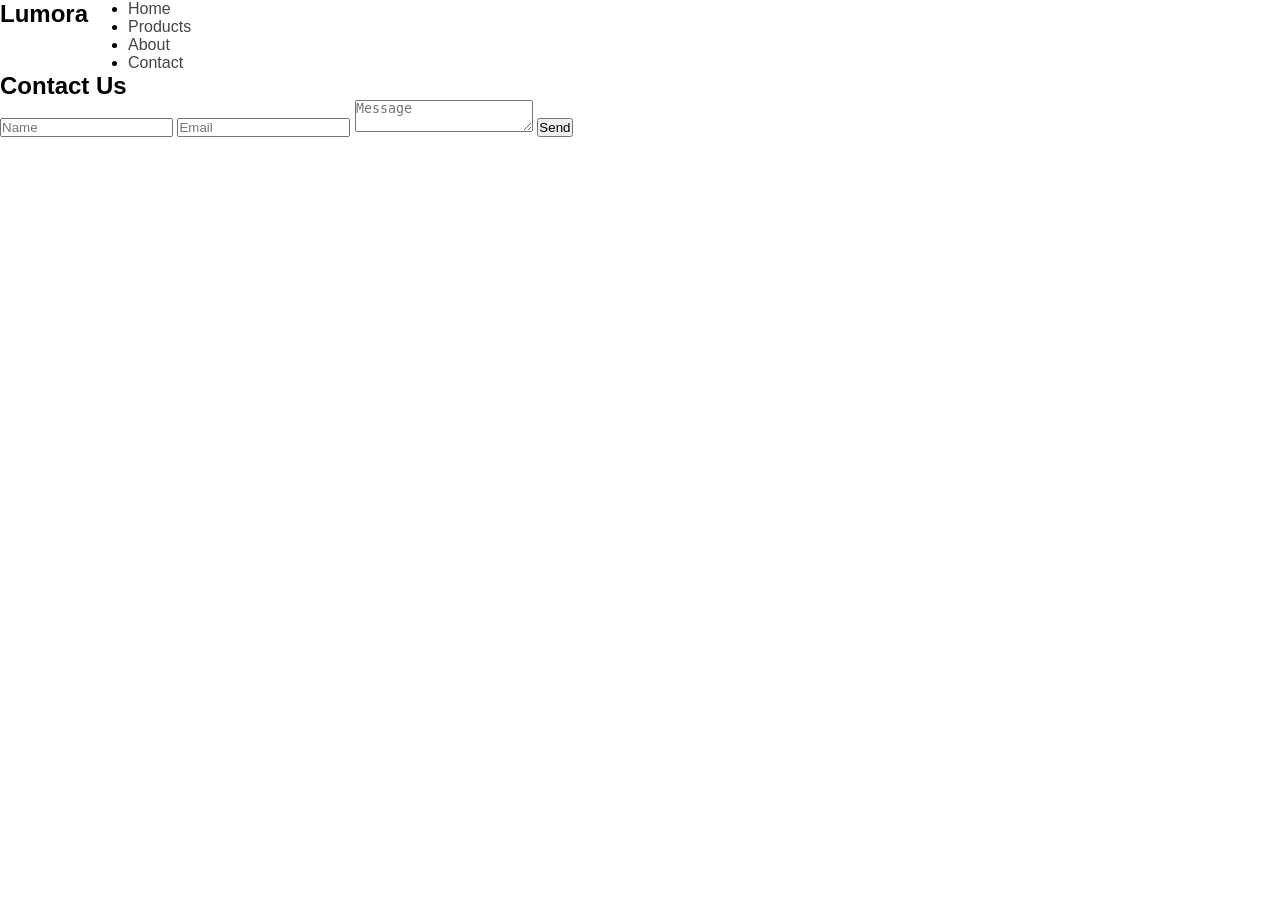
==== contact.html @ 1816d1d0 "Added Lumora website pages" ====
<!DOCTYPE html>
<html lang="en">
<head>
    <meta charset="UTF-8">
    <meta name="viewport" content="width=device-width, initial-scale=1.0">
    <title>Contact - Lumora</title>
    <link rel="stylesheet" href="style.css">
</head>
<body>

<nav>
    <h2>Lumora</h2>

    <ul>
        <li><a href="index.html">Home</a></li>
        <li><a href="products.html">Products</a></li>
        <li><a href="about.html">About</a></li>
        <li><a href="contact.html">Contact</a></li>
    </ul>
</nav>

<section class="contact">
    <h1>Contact Us</h1>

    <form>
        <input type="text" placeholder="Name">
        <input type="email" placeholder="Email">
        <textarea placeholder="Message"></textarea>
        <button type="submit">Send</button>
    </form>
</section>

</body>
</html>
---- style.css ----
*{
    margin:0;
    padding:0;
    box-sizing:border-box;
}

html{
    scroll-behavior:smooth;
}

body{
    font-family:'Outfit',sans-serif;
    overflow-x:hidden;
    background:#fff;
}

/* NAVBAR */

.navbar{
    position:fixed;
    top:0;
    left:0;

    width:100%;

    padding:22px 8%;

    display:flex;
    justify-content:space-between;
    align-items:center;

    background:rgba(255,255,255,.92);
    backdrop-filter:blur(12px);

    z-index:1000;
}

.logo{
    font-size:1.4rem;
    font-weight:700;
    letter-spacing:4px;
    color:#7aa8c5;
}

nav{
    display:flex;
    gap:40px;
}

nav a{
    text-decoration:none;
    color:#444;
    font-weight:500;
    transition:.3s;
}

nav a:hover{
    color:#7aa8c5;
}

.shop-btn{
    border:none;

    background:#8bb7d3;
    color:white;

    padding:14px 28px;

    border-radius:50px;

    cursor:pointer;
}

/* HERO */

.hero{
    position:relative;
    height:100vh;
    margin-top:85px;
}

.hero-image{
    width:100%;
    height:100%;
    object-fit:cover;
    display:block;
}

.hero-overlay{
    position:absolute;
    inset:0;

    background:rgba(255,255,255,.05);
}

.hero-content{
    position:absolute;

    top:58%;
    right:70px;

    transform:translateY(-50%);

    width:280px;

    z-index:10;
}

.hero-content h1{
    font-family:'Cormorant Garamond',serif;

    font-size:3.5rem;

    line-height:.9;

    color:#5b7d95;

    margin-bottom:18px;
}

.hero-content p{
    color:#444;

    line-height:1.8;

    margin-bottom:25px;
}

.hero-content button{
    border:none;

    background:#8bb7d3;

    color:white;

    padding:15px 28px;

    border-radius:10px;

    cursor:pointer;
}

/* PHILOSOPHY */

.philosophy{
    padding:140px 8%;

    display:flex;
    align-items:center;

    gap:90px;
}

.philosophy-text{
    flex:1;
}

.philosophy-text span{
    color:#8bb7d3;

    font-weight:600;

    letter-spacing:2px;
}

.philosophy-text h2{
    margin-top:20px;

    font-size:4rem;

    line-height:1;
}

.philosophy-text h3{
    margin-top:10px;

    font-size:4rem;

    line-height:1;

    color:#8bb7d3;
}

.philosophy-text p{
    margin-top:30px;

    max-width:550px;

    line-height:1.9;

    color:#666;
}

.philosophy-image{
    flex:1;
}

.philosophy-image img{
    width:100%;

    border-radius:25px;

    display:block;
}

/* MOBILE */

@media(max-width:900px){

    nav{
        display:none;
    }

    .hero-content{
        right:20px;
        width:220px;
    }

    .hero-content h1{
        font-size:2.6rem;
    }

    .philosophy{
        flex-direction:column;
    }

    .philosophy-text h2,
    .philosophy-text h3{
        font-size:2.5rem;
    }
}

.home-buttons{
    padding:100px 8%;
    text-align:center;
}

.home-buttons h2{
    font-family:'Cormorant Garamond',serif;
    font-size:3rem;
    margin-bottom:40px;
}

.button-container{
    display:flex;
    justify-content:center;
    gap:25px;
}

.page-btn{
    text-decoration:none;
    background:#8bb7d3;
    color:white;
    padding:18px 35px;
    border-radius:50px;
    font-weight:600;
    transition:.3s;
}

.page-btn:hover{
    transform:translateY(-3px);
}

.hero-btn{
    display:inline-block;
    text-decoration:none;
    background:#8bb7d3;
    color:white;
    padding:15px 28px;
    border-radius:10px;
}

.about-banner{
    padding:100px 8%;
}

.about-banner img{
    width:100%;
    display:block;
    border-radius:30px;
}

.home-buttons{
    padding:100px 8%;
    text-align:center;
}

.home-buttons h2{
    font-family:'Cormorant Garamond',serif;
    font-size:3rem;
    margin-bottom:15px;
}

.home-buttons p{
    color:#666;
    margin-bottom:40px;
}

.button-container{
    display:flex;
    justify-content:center;
    gap:25px;
}

.page-btn{
    text-decoration:none;
    background:#8bb7d3;
    color:white;
    padding:18px 35px;
    border-radius:50px;
    font-weight:600;
}

.footer{
    padding:60px 8%;
    text-align:center;
    background:#f8fbfd;
}

.footer h2{
    color:#7aa8c5;
    margin-bottom:10px;
}

/* PRODUCTS PAGE */

.products-page{
    padding:180px 8% 100px;
}

.products-heading{
    text-align:center;
    margin-bottom:60px;
}

.products-heading span{
    color:#8bb7d3;
    letter-spacing:3px;
    font-weight:600;
}

.products-heading h1{
    font-family:'Cormorant Garamond',serif;
    font-size:4rem;
    margin-top:15px;
}

.products-heading p{
    max-width:600px;
    margin:20px auto;
    color:#666;
    line-height:1.8;
}

.product-grid{
    display:grid;
    grid-template-columns:repeat(4,1fr);
    gap:30px;
}

.product-card{
    background:#fff;
    padding:25px;
    border-radius:25px;
    text-align:center;
    box-shadow:0 10px 30px rgba(0,0,0,.08);
    transition:.3s;
}

.product-card:hover{
    transform:translateY(-8px);
}

.product-card img{
    width:100%;
    height:280px;
    object-fit:cover;
    border-radius:18px;
}

.product-card h3{
    margin-top:20px;
    font-size:1.4rem;
}

.product-card p{
    margin-top:10px;
    color:#666;
}

.product-card button{
    margin-top:20px;
    border:none;
    background:#8bb7d3;
    color:white;
    padding:12px 24px;
    border-radius:50px;
    cursor:pointer;
}

@media(max-width:1000px){

    .product-grid{
        grid-template-columns:repeat(2,1fr);
    }
}

@media(max-width:700px){

    .product-grid{
        grid-template-columns:1fr;
    }
}
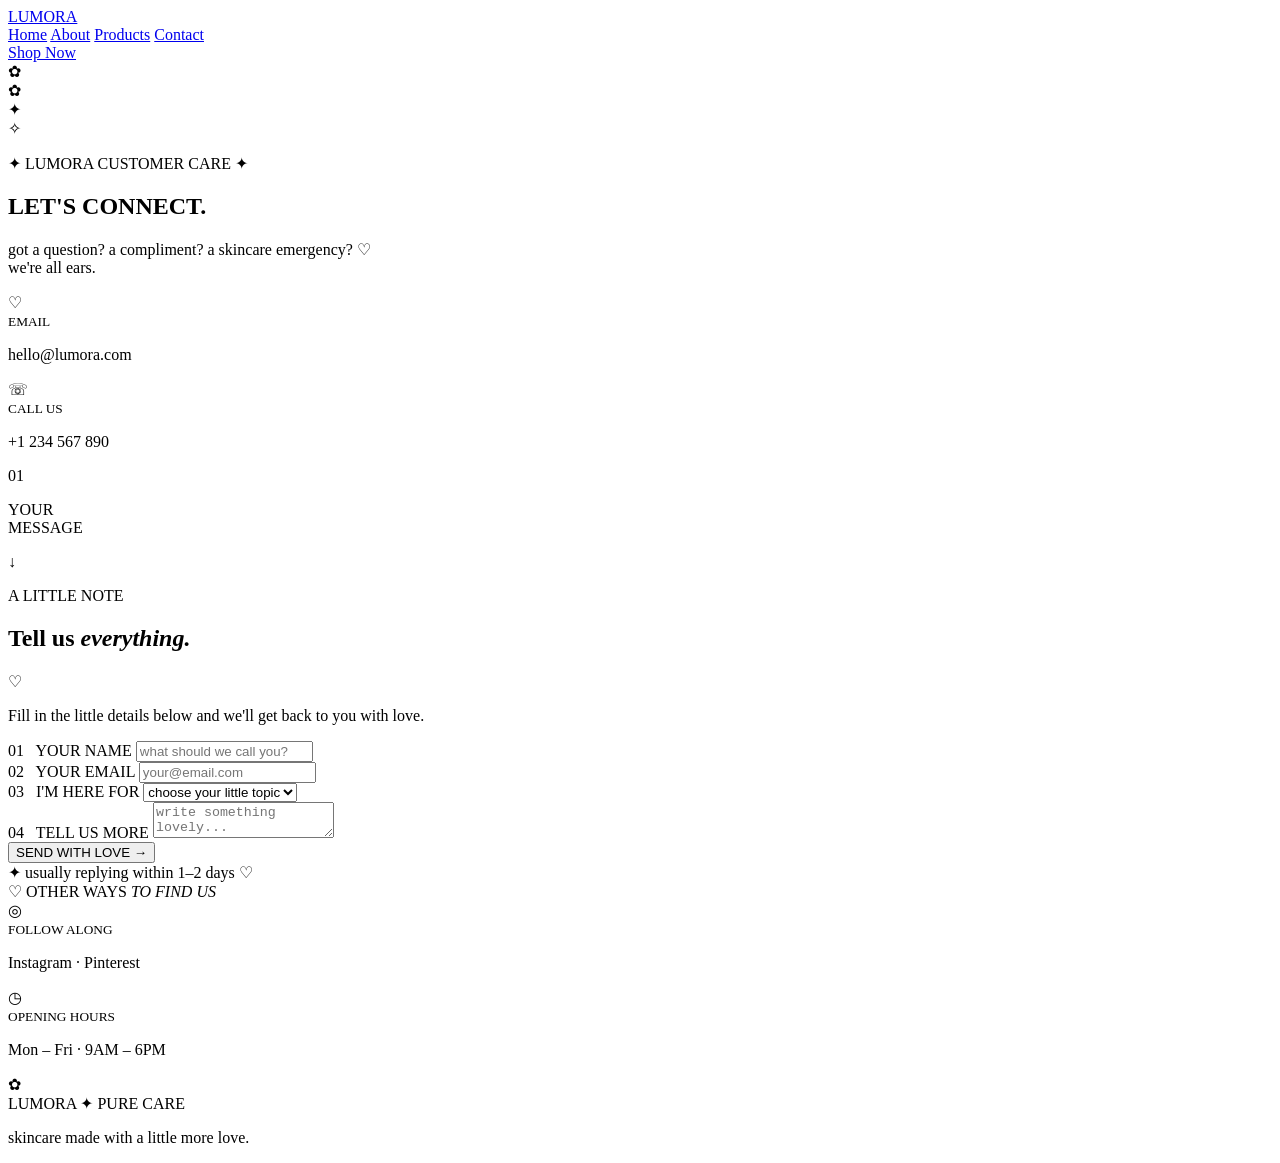
==== commit 672966da: "Draft" ====
--- a/contact.html
+++ b/contact.html
@@ -1,34 +1,363 @@
 <!DOCTYPE html>
 <html lang="en">
+
 <head>
     <meta charset="UTF-8">
     <meta name="viewport" content="width=device-width, initial-scale=1.0">
-    <title>Contact - Lumora</title>
-    <link rel="stylesheet" href="style.css">
+
+    <title>Lumora — Contact</title>
+
+    <link rel="stylesheet" href="contact.css">
 </head>
+
 <body>
 
-<nav>
-    <h2>Lumora</h2>
-
-    <ul>
-        <li><a href="index.html">Home</a></li>
-        <li><a href="products.html">Products</a></li>
-        <li><a href="about.html">About</a></li>
-        <li><a href="contact.html">Contact</a></li>
-    </ul>
-</nav>
-
-<section class="contact">
-    <h1>Contact Us</h1>
-
-    <form>
-        <input type="text" placeholder="Name">
-        <input type="email" placeholder="Email">
-        <textarea placeholder="Message"></textarea>
-        <button type="submit">Send</button>
-    </form>
-</section>
+    <!-- NAVBAR -->
+
+    <header class="topbar">
+
+        <a href="index.html" class="brand">
+            LUMORA
+        </a>
+
+        <nav>
+            <a href="index.html">Home</a>
+            <a href="about.html">About</a>
+            <a href="products.html">Products</a>
+            <a href="contact.html" class="selected">Contact</a>
+        </nav>
+
+        <a href="products.html" class="shop">
+            Shop Now
+        </a>
+
+    </header>
+
+
+    <!-- PAGE -->
+
+    <main class="contact-page">
+
+
+        <!-- DECORATIVE FLOWERS -->
+
+        <div class="flower flower-left">✿</div>
+
+        <div class="flower flower-right">✿</div>
+
+        <div class="tiny-star star-one">✦</div>
+
+        <div class="tiny-star star-two">✧</div>
+
+
+
+        <!-- HERO -->
+
+        <section class="contact-hero">
+
+            <p class="hero-mini">
+                ✦ LUMORA CUSTOMER CARE ✦
+            </p>
+
+            <h1>
+                LET'S
+                <span>CONNECT.</span>
+            </h1>
+
+            <p class="hero-text">
+                got a question? a compliment?
+                a skincare emergency? ♡
+                <br>
+                we're all ears.
+            </p>
+
+        </section>
+
+
+
+        <!-- LITTLE CONTACT BUBBLES -->
+
+        <div class="contact-bubble bubble-email">
+
+            <div class="bubble-icon">♡</div>
+
+            <div>
+                <small>EMAIL</small>
+                <p>hello@lumora.com</p>
+            </div>
+
+        </div>
+
+
+        <div class="contact-bubble bubble-phone">
+
+            <div class="bubble-icon">☏</div>
+
+            <div>
+                <small>CALL US</small>
+                <p>+1 234 567 890</p>
+            </div>
+
+        </div>
+
+
+
+        <!-- MAIN FORM -->
+
+        <section class="message-area">
+
+
+            <!-- SIDE NOTE -->
+
+            <div class="side-note">
+
+                <span class="side-number">01</span>
+
+                <p>
+                    YOUR
+                    <br>
+                    MESSAGE
+                </p>
+
+                <span class="side-arrow">↓</span>
+
+            </div>
+
+
+
+            <!-- FORM CARD -->
+
+            <div class="form-card">
+
+                <div class="form-top">
+
+                    <div>
+
+                        <p class="form-eyebrow">
+                            A LITTLE NOTE
+                        </p>
+
+                        <h2>
+                            Tell us
+                            <em>everything.</em>
+                        </h2>
+
+                    </div>
+
+                    <div class="heart">
+                        ♡
+                    </div>
+
+                </div>
+
+
+                <p class="form-description">
+                    Fill in the little details below and
+                    we'll get back to you with love.
+                </p>
+
+
+
+                <form>
+
+
+                    <!-- NAME -->
+
+                    <div class="form-field">
+
+                        <label for="name">
+                            01 &nbsp; YOUR NAME
+                        </label>
+
+                        <input
+                            type="text"
+                            id="name"
+                            placeholder="what should we call you?"
+                            required
+                        >
+
+                    </div>
+
+
+
+                    <!-- EMAIL -->
+
+                    <div class="form-field">
+
+                        <label for="email">
+                            02 &nbsp; YOUR EMAIL
+                        </label>
+
+                        <input
+                            type="email"
+                            id="email"
+                            placeholder="your@email.com"
+                            required
+                        >
+
+                    </div>
+
+
+
+                    <!-- TOPIC -->
+
+                    <div class="form-field">
+
+                        <label for="topic">
+                            03 &nbsp; I'M HERE FOR
+                        </label>
+
+                        <select id="topic" required>
+
+                            <option value="" disabled selected>
+                                choose your little topic
+                            </option>
+
+                            <option>
+                                Product question
+                            </option>
+
+                            <option>
+                                Order & shipping
+                            </option>
+
+                            <option>
+                                Skincare advice
+                            </option>
+
+                            <option>
+                                Returns & refunds
+                            </option>
+
+                            <option>
+                                Just saying hello ♡
+                            </option>
+
+                        </select>
+
+                    </div>
+
+
+
+                    <!-- MESSAGE -->
+
+                    <div class="form-field">
+
+                        <label for="message">
+                            04 &nbsp; TELL US MORE
+                        </label>
+
+                        <textarea
+                            id="message"
+                            placeholder="write something lovely..."
+                            required
+                        ></textarea>
+
+                    </div>
+
+
+
+                    <!-- BUTTON -->
+
+                    <button type="submit">
+
+                        <span>
+                            SEND WITH LOVE
+                        </span>
+
+                        <strong>
+                            →
+                        </strong>
+
+                    </button>
+
+
+                </form>
+
+
+                <div class="form-bottom">
+
+                    <span>✦</span>
+
+                    usually replying within 1–2 days
+
+                    <span>♡</span>
+
+                </div>
+
+            </div>
+
+        </section>
+
+
+
+        <!-- BOTTOM INFORMATION -->
+
+        <section class="bottom-info">
+
+
+            <div class="bottom-title">
+
+                <span>♡</span>
+
+                OTHER WAYS
+                <em>TO FIND US</em>
+
+            </div>
+
+
+            <div class="info-item">
+
+                <div class="info-symbol">◎</div>
+
+                <div>
+                    <small>FOLLOW ALONG</small>
+                    <p>Instagram · Pinterest</p>
+                </div>
+
+            </div>
+
+
+            <div class="info-item">
+
+                <div class="info-symbol">◷</div>
+
+                <div>
+                    <small>OPENING HOURS</small>
+                    <p>Mon – Fri · 9AM – 6PM</p>
+                </div>
+
+            </div>
+
+
+            <div class="bottom-flower">
+                ✿
+            </div>
+
+        </section>
+
+
+    </main>
+
+
+
+    <!-- FOOTER -->
+
+    <footer>
+
+        <div>
+            LUMORA
+            <span>✦</span>
+            PURE CARE
+        </div>
+
+        <p>
+            skincare made with a little more love.
+        </p>
+
+    </footer>
+
 
 </body>
+
 </html>
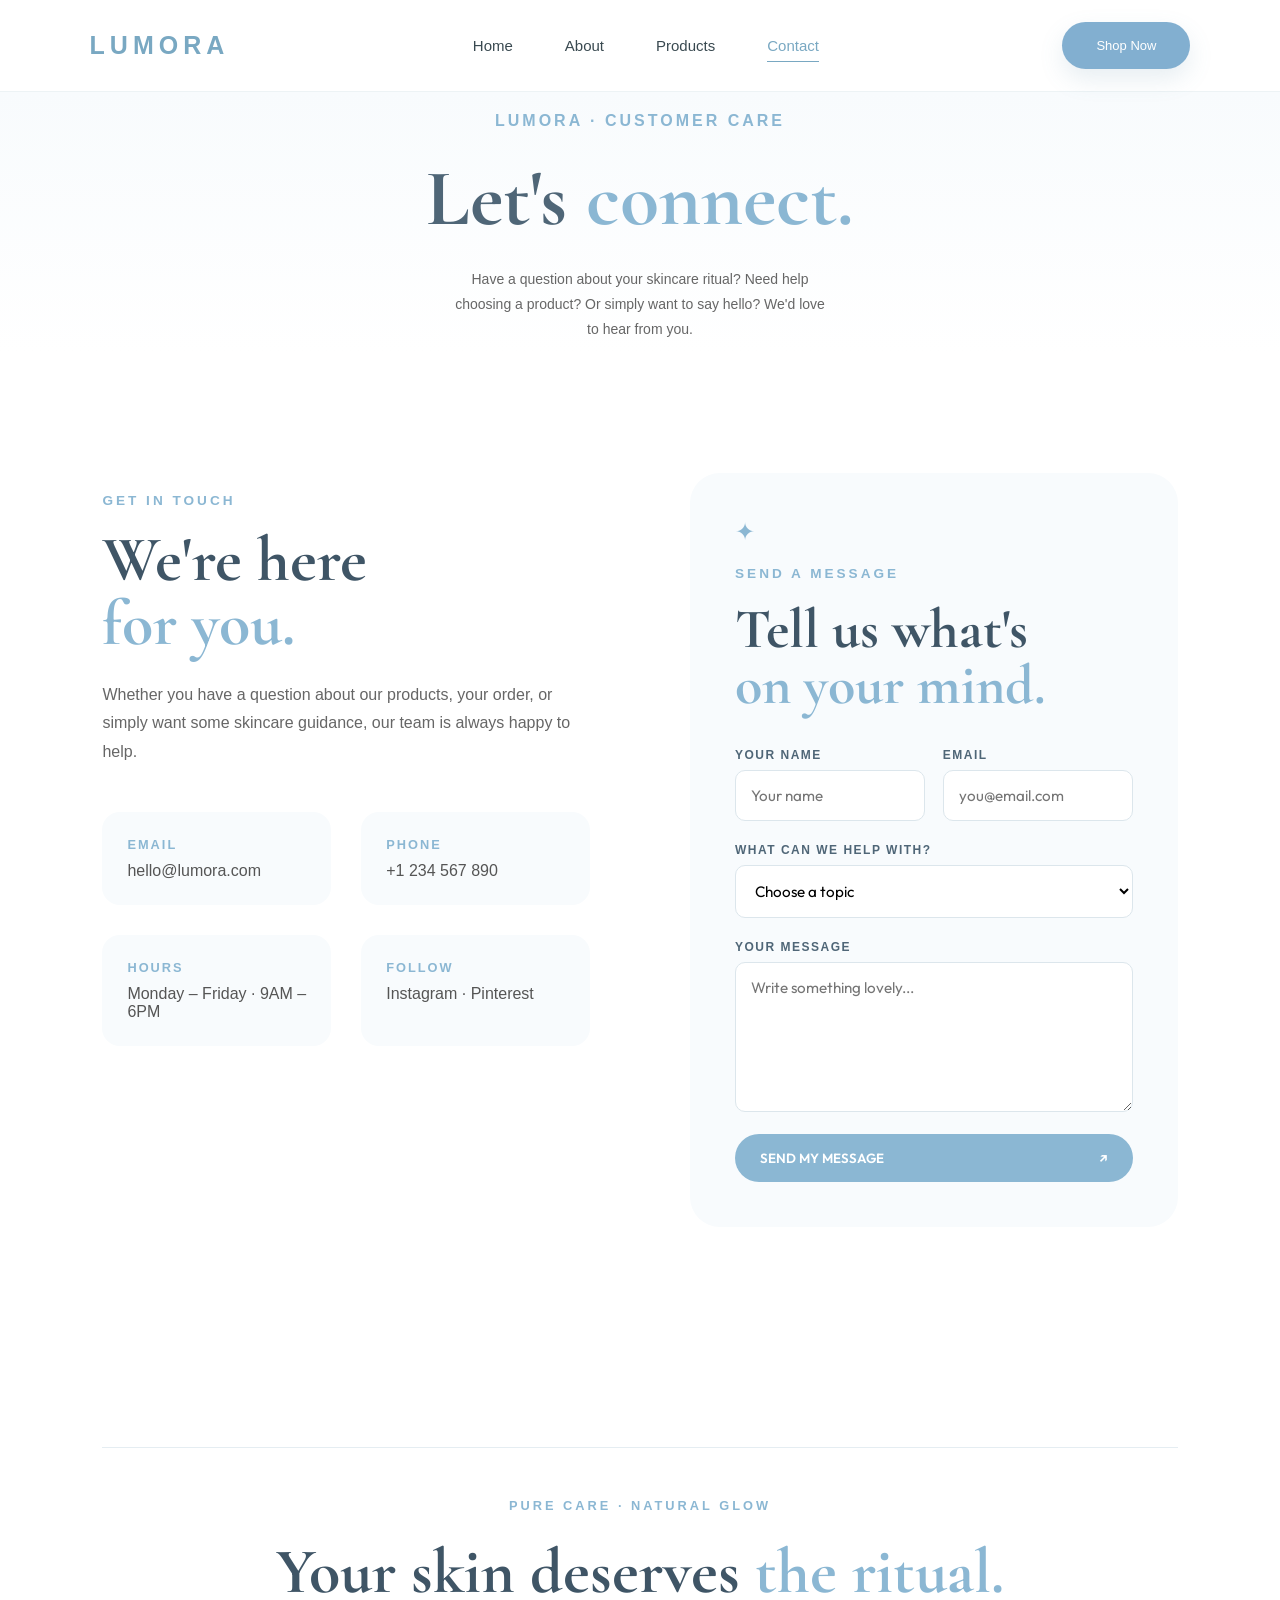
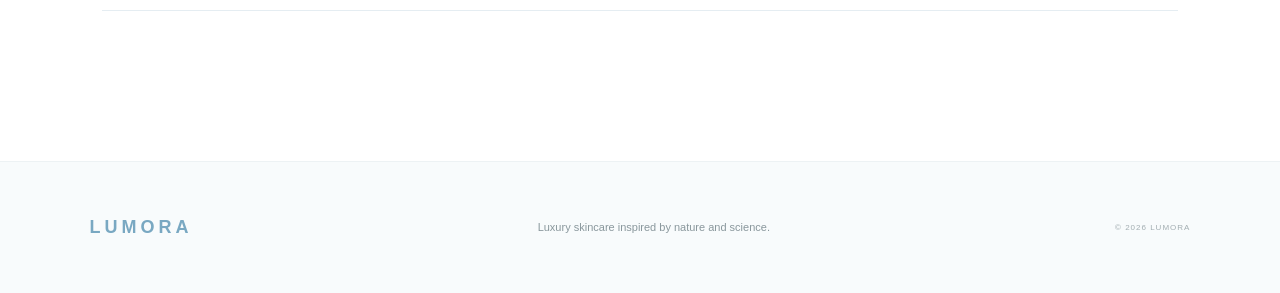
==== commit c3792aa8: "DraftP1" ====
--- a/contact.html
+++ b/contact.html
@@ -2,359 +2,346 @@
 <html lang="en">
 
 <head>
+
     <meta charset="UTF-8">
     <meta name="viewport" content="width=device-width, initial-scale=1.0">
 
-    <title>Lumora — Contact</title>
-
+    <title>LUMORA | Contact</title>
+
+    <link rel="stylesheet" href="style.css">
     <link rel="stylesheet" href="contact.css">
+
+    <link href="https://fonts.googleapis.com/css2?family=Outfit:wght@300;400;500;600;700&family=Cormorant+Garamond:wght@400;500;600;700&display=swap" rel="stylesheet">
+
 </head>
 
+
 <body>
 
+
     <!-- NAVBAR -->
 
-    <header class="topbar">
-
-        <a href="index.html" class="brand">
+    <header class="navbar">
+
+        <a href="index.html" class="logo">
             LUMORA
         </a>
 
         <nav>
-            <a href="index.html">Home</a>
-            <a href="about.html">About</a>
-            <a href="products.html">Products</a>
-            <a href="contact.html" class="selected">Contact</a>
+
+            <a href="index.html">
+                Home
+            </a>
+
+            <a href="Aboutus.html">
+                About
+            </a>
+
+            <a href="products.html">
+                Products
+            </a>
+
+            <a href="contact.html" class="active">
+                Contact
+            </a>
+
         </nav>
 
-        <a href="products.html" class="shop">
+        <a href="products.html" class="shop-btn">
             Shop Now
         </a>
 
     </header>
 
 
-    <!-- PAGE -->
-
-    <main class="contact-page">
-
-
-        <!-- DECORATIVE FLOWERS -->
-
-        <div class="flower flower-left">✿</div>
-
-        <div class="flower flower-right">✿</div>
-
-        <div class="tiny-star star-one">✦</div>
-
-        <div class="tiny-star star-two">✧</div>
-
-
-
-        <!-- HERO -->
-
-        <section class="contact-hero">
-
-            <p class="hero-mini">
-                ✦ LUMORA CUSTOMER CARE ✦
+
+    <!-- CONTACT HERO -->
+
+    <section class="contact-hero">
+
+        <div class="hero-glow"></div>
+
+        <div class="hero-circle"></div>
+
+        <div class="contact-hero-content">
+
+            <p class="kicker">
+                LUMORA · CUSTOMER CARE
             </p>
 
             <h1>
-                LET'S
-                <span>CONNECT.</span>
+                Let's <span>connect.</span>
             </h1>
 
-            <p class="hero-text">
-                got a question? a compliment?
-                a skincare emergency? ♡
-                <br>
-                we're all ears.
-            </p>
-
-        </section>
-
-
-
-        <!-- LITTLE CONTACT BUBBLES -->
-
-        <div class="contact-bubble bubble-email">
-
-            <div class="bubble-icon">♡</div>
-
-            <div>
-                <small>EMAIL</small>
-                <p>hello@lumora.com</p>
+            <p class="hero-description">
+                Have a question about your skincare ritual?
+                Need help choosing a product?
+                Or simply want to say hello?
+                We'd love to hear from you.
+            </p>
+
+        </div>
+
+    </section>
+
+
+
+    <!-- CONTACT CONTENT -->
+
+    <section class="contact-section">
+
+
+        <!-- CONTACT INFORMATION -->
+
+        <div class="contact-info">
+
+            <p class="section-label">
+                GET IN TOUCH
+            </p>
+
+            <h2>
+                We're here<br>
+                <span>for you.</span>
+            </h2>
+
+            <p class="description">
+                Whether you have a question about our
+                products, your order, or simply want some
+                skincare guidance, our team is always
+                happy to help.
+            </p>
+
+
+            <div class="details">
+
+
+                <div class="detail">
+
+                    <p class="detail-label">
+                        EMAIL
+                    </p>
+
+                    <p>
+                        hello@lumora.com
+                    </p>
+
+                </div>
+
+
+                <div class="detail">
+
+                    <p class="detail-label">
+                        PHONE
+                    </p>
+
+                    <p>
+                        +1 234 567 890
+                    </p>
+
+                </div>
+
+
+                <div class="detail">
+
+                    <p class="detail-label">
+                        HOURS
+                    </p>
+
+                    <p>
+                        Monday – Friday · 9AM – 6PM
+                    </p>
+
+                </div>
+
+
+                <div class="detail">
+
+                    <p class="detail-label">
+                        FOLLOW
+                    </p>
+
+                    <p>
+                        Instagram · Pinterest
+                    </p>
+
+                </div>
+
+
             </div>
 
         </div>
 
 
-        <div class="contact-bubble bubble-phone">
-
-            <div class="bubble-icon">☏</div>
-
-            <div>
-                <small>CALL US</small>
-                <p>+1 234 567 890</p>
+
+        <!-- FORM -->
+
+        <div class="form-card">
+
+            <div class="form-star">
+                ✦
             </div>
 
-        </div>
-
-
-
-        <!-- MAIN FORM -->
-
-        <section class="message-area">
-
-
-            <!-- SIDE NOTE -->
-
-            <div class="side-note">
-
-                <span class="side-number">01</span>
-
-                <p>
-                    YOUR
-                    <br>
-                    MESSAGE
-                </p>
-
-                <span class="side-arrow">↓</span>
-
-            </div>
-
-
-
-            <!-- FORM CARD -->
-
-            <div class="form-card">
-
-                <div class="form-top">
-
-                    <div>
-
-                        <p class="form-eyebrow">
-                            A LITTLE NOTE
-                        </p>
-
-                        <h2>
-                            Tell us
-                            <em>everything.</em>
-                        </h2>
-
-                    </div>
-
-                    <div class="heart">
-                        ♡
-                    </div>
-
-                </div>
-
-
-                <p class="form-description">
-                    Fill in the little details below and
-                    we'll get back to you with love.
-                </p>
-
-
-
-                <form>
-
-
-                    <!-- NAME -->
-
-                    <div class="form-field">
-
-                        <label for="name">
-                            01 &nbsp; YOUR NAME
+            <p class="section-label">
+                SEND A MESSAGE
+            </p>
+
+            <h2>
+                Tell us what's<br>
+                <span>on your mind.</span>
+            </h2>
+
+
+            <form>
+
+
+                <div class="form-row">
+
+                    <div class="field">
+
+                        <label>
+                            YOUR NAME
                         </label>
 
                         <input
                             type="text"
-                            id="name"
-                            placeholder="what should we call you?"
+                            placeholder="Your name"
                             required
                         >
 
                     </div>
 
 
-
-                    <!-- EMAIL -->
-
-                    <div class="form-field">
-
-                        <label for="email">
-                            02 &nbsp; YOUR EMAIL
+                    <div class="field">
+
+                        <label>
+                            EMAIL
                         </label>
 
                         <input
                             type="email"
-                            id="email"
-                            placeholder="your@email.com"
+                            placeholder="you@email.com"
                             required
                         >
 
                     </div>
 
-
-
-                    <!-- TOPIC -->
-
-                    <div class="form-field">
-
-                        <label for="topic">
-                            03 &nbsp; I'M HERE FOR
-                        </label>
-
-                        <select id="topic" required>
-
-                            <option value="" disabled selected>
-                                choose your little topic
-                            </option>
-
-                            <option>
-                                Product question
-                            </option>
-
-                            <option>
-                                Order & shipping
-                            </option>
-
-                            <option>
-                                Skincare advice
-                            </option>
-
-                            <option>
-                                Returns & refunds
-                            </option>
-
-                            <option>
-                                Just saying hello ♡
-                            </option>
-
-                        </select>
-
-                    </div>
-
-
-
-                    <!-- MESSAGE -->
-
-                    <div class="form-field">
-
-                        <label for="message">
-                            04 &nbsp; TELL US MORE
-                        </label>
-
-                        <textarea
-                            id="message"
-                            placeholder="write something lovely..."
-                            required
-                        ></textarea>
-
-                    </div>
-
-
-
-                    <!-- BUTTON -->
-
-                    <button type="submit">
-
-                        <span>
-                            SEND WITH LOVE
-                        </span>
-
-                        <strong>
-                            →
-                        </strong>
-
-                    </button>
-
-
-                </form>
-
-
-                <div class="form-bottom">
-
-                    <span>✦</span>
-
-                    usually replying within 1–2 days
-
-                    <span>♡</span>
-
-                </div>
-
-            </div>
-
-        </section>
-
-
-
-        <!-- BOTTOM INFORMATION -->
-
-        <section class="bottom-info">
-
-
-            <div class="bottom-title">
-
-                <span>♡</span>
-
-                OTHER WAYS
-                <em>TO FIND US</em>
-
-            </div>
-
-
-            <div class="info-item">
-
-                <div class="info-symbol">◎</div>
-
-                <div>
-                    <small>FOLLOW ALONG</small>
-                    <p>Instagram · Pinterest</p>
-                </div>
-
-            </div>
-
-
-            <div class="info-item">
-
-                <div class="info-symbol">◷</div>
-
-                <div>
-                    <small>OPENING HOURS</small>
-                    <p>Mon – Fri · 9AM – 6PM</p>
-                </div>
-
-            </div>
-
-
-            <div class="bottom-flower">
-                ✿
-            </div>
-
-        </section>
-
-
-    </main>
-
-
-
-    <!-- FOOTER -->
-
-    <footer>
-
-        <div>
+                </div>
+
+
+                <div class="field">
+
+                    <label>
+                        WHAT CAN WE HELP WITH?
+                    </label>
+
+                    <select required>
+
+                        <option value="" disabled selected>
+                            Choose a topic
+                        </option>
+
+                        <option>
+                            Product question
+                        </option>
+
+                        <option>
+                            Order & shipping
+                        </option>
+
+                        <option>
+                            Returns & refunds
+                        </option>
+
+                        <option>
+                            Skincare advice
+                        </option>
+
+                        <option>
+                            Just saying hello
+                        </option>
+
+                    </select>
+
+                </div>
+
+
+                <div class="field">
+
+                    <label>
+                        YOUR MESSAGE
+                    </label>
+
+                    <textarea
+                        placeholder="Write something lovely..."
+                        required
+                    ></textarea>
+
+                </div>
+
+
+                <button
+                    type="submit"
+                    class="send-button"
+                >
+
+                    <span>
+                        SEND MY MESSAGE
+                    </span>
+
+                    <span>
+                        ↗
+                    </span>
+
+                </button>
+
+
+            </form>
+
+        </div>
+
+    </section>
+
+
+
+    <!-- BOTTOM SECTION -->
+
+    <section class="contact-bottom">
+
+        <div class="line"></div>
+
+        <p>
+            PURE CARE · NATURAL GLOW
+        </p>
+
+        <h2>
+            Your skin deserves
+            <span>the ritual.</span>
+        </h2>
+
+        <div class="line"></div>
+
+    </section>
+
+
+
+   <!-- =====================================================
+         FOOTER
+    ====================================================== -->
+
+    <footer class="footer">
+
+        <div class="footer-brand">
             LUMORA
-            <span>✦</span>
-            PURE CARE
         </div>
 
         <p>
-            skincare made with a little more love.
+            Luxury skincare inspired by nature and science.
         </p>
 
+        <span>
+            © 2026 LUMORA
+        </span>
+
     </footer>
 
 
--- a/style.css
+++ b/style.css
@@ -0,0 +1,1511 @@
+/* =========================================================
+   RESET
+========================================================= */
+
+* {
+    margin: 0;
+    padding: 0;
+    box-sizing: border-box;
+}
+
+html {
+    scroll-behavior: smooth;
+}
+
+body {
+    font-family: Arial, Helvetica, sans-serif;
+    color: #344b54;
+    background: #ffffff;
+}
+
+a {
+    text-decoration: none;
+    color: inherit;
+}
+
+img {
+    max-width: 100%;
+    display: block;
+}
+
+
+/* =========================================================
+   INTRO SCREEN
+========================================================= */
+
+.intro-screen {
+    position: fixed;
+
+    inset: 0;
+
+    z-index: 9999;
+
+    width: 100%;
+    height: 100vh;
+
+    display: flex;
+
+    align-items: center;
+    justify-content: center;
+
+    overflow: hidden;
+
+    background:
+        radial-gradient(
+            circle at center,
+            #ffffff 0%,
+            #f7fbfc 42%,
+            #e6f2f6 100%
+        );
+
+    animation: introDisappear 1.2s ease 3.6s forwards;
+
+    pointer-events: none;
+}
+
+
+/* giant soft light */
+
+.intro-glow {
+    position: absolute;
+
+    width: 420px;
+    height: 420px;
+
+    border-radius: 50%;
+
+    background: rgba(255, 255, 255, 0.95);
+
+    filter: blur(70px);
+
+    animation: introGlow 3s ease-in-out infinite;
+}
+
+
+/* intro content */
+
+.intro-content {
+    position: relative;
+
+    z-index: 2;
+
+    text-align: center;
+}
+
+
+/* small heading */
+
+.intro-kicker {
+    margin-bottom: 28px;
+
+    color: #7fa7ba;
+
+    font-size: 9px;
+
+    font-weight: 600;
+
+    letter-spacing: 6px;
+
+    opacity: 0;
+
+    animation:
+        introKicker 0.9s ease 0.2s forwards;
+}
+
+
+/* main LUMORA */
+
+.intro-logo {
+    position: relative;
+
+    font-family: Georgia, "Times New Roman", serif;
+
+    font-size: clamp(5rem, 13vw, 11rem);
+
+    font-weight: 400;
+
+    line-height: 0.8;
+
+    letter-spacing: 16px;
+
+    color: #344e59;
+
+    opacity: 0;
+
+    transform: scale(0.82);
+
+    animation:
+        introLogo 1.4s cubic-bezier(.2,.8,.2,1) 0.35s forwards;
+}
+
+
+/* shimmer over LUMORA */
+
+.intro-logo::after {
+    content: "";
+
+    position: absolute;
+
+    top: -10%;
+
+    left: -40%;
+
+    width: 25%;
+
+    height: 120%;
+
+    background:
+        linear-gradient(
+            90deg,
+            transparent,
+            rgba(255,255,255,0.95),
+            transparent
+        );
+
+    filter: blur(8px);
+
+    animation:
+        introShimmer 1.5s ease 1.1s forwards;
+}
+
+
+/* divider */
+
+.intro-divider {
+    width: 0;
+
+    height: 1px;
+
+    margin: 35px auto 20px;
+
+    background: #86afc4;
+
+    animation:
+        introDivider 0.8s ease 1.25s forwards;
+}
+
+
+/* subtitle */
+
+.intro-subtitle {
+    color: #879aa3;
+
+    font-size: 8px;
+
+    letter-spacing: 5px;
+
+    opacity: 0;
+
+    animation:
+        introSubtitle 0.9s ease 1.4s forwards;
+}
+
+
+/* intro number */
+
+.intro-number {
+    position: absolute;
+
+    right: 35px;
+    bottom: 30px;
+
+    color: #9eb4be;
+
+    font-size: 8px;
+
+    letter-spacing: 3px;
+
+    opacity: 0;
+
+    animation:
+        introNumber 0.8s ease 1.5s forwards;
+}
+
+
+/* =========================================================
+   NAVBAR
+========================================================= */
+
+.navbar {
+    position: relative;
+
+    z-index: 100;
+
+    height: 92px;
+
+    padding: 0 7%;
+
+    display: flex;
+
+    align-items: center;
+
+    justify-content: space-between;
+
+    background: rgba(255,255,255,0.94);
+
+    border-bottom: 1px solid #edf3f5;
+}
+
+
+/* logo */
+
+.logo {
+    color: #79a8c2;
+
+    font-size: 25px;
+
+    font-weight: 600;
+
+    letter-spacing: 5px;
+
+    transition: 0.3s ease;
+}
+
+.logo:hover {
+    letter-spacing: 7px;
+}
+
+
+/* navigation */
+
+.navbar nav {
+    display: flex;
+
+    align-items: center;
+
+    gap: 52px;
+}
+
+.navbar nav a {
+    position: relative;
+
+    color: #394950;
+
+    font-size: 15px;
+
+    transition: 0.3s ease;
+}
+
+.navbar nav a::after {
+    content: "";
+
+    position: absolute;
+
+    left: 0;
+    bottom: -8px;
+
+    width: 0;
+    height: 1px;
+
+    background: #79a8c2;
+
+    transition: 0.3s ease;
+}
+
+.navbar nav a:hover,
+.navbar nav a.active {
+    color: #79a8c2;
+}
+
+.navbar nav a:hover::after,
+.navbar nav a.active::after {
+    width: 100%;
+}
+
+
+/* shop button */
+
+.shop-btn {
+    padding: 16px 34px;
+
+    border-radius: 50px;
+
+    color: white;
+
+    background: #82afd0;
+
+    font-size: 13px;
+
+    transition: 0.35s ease;
+
+    box-shadow:
+        0 10px 25px rgba(93, 143, 168, 0.15);
+}
+
+.shop-btn:hover {
+    background: #6e9db9;
+
+    transform: translateY(-3px);
+
+    box-shadow:
+        0 15px 30px rgba(93, 143, 168, 0.25);
+}
+
+
+/* =========================================================
+   ACTUAL HOME HERO
+========================================================= */
+
+.hero {
+    position: relative;
+
+    min-height: calc(100vh - 92px);
+
+    width: 100%;
+
+    overflow: hidden;
+
+    display: flex;
+
+    align-items: center;
+
+    background:
+        radial-gradient(
+            circle at 78% 45%,
+            #ffffff 0%,
+            #f3f9fa 38%,
+            #e6f2f5 100%
+        );
+}
+
+
+/* =========================================================
+   HERO GLOWS
+========================================================= */
+
+.hero-glow {
+    position: absolute;
+
+    border-radius: 50%;
+
+    pointer-events: none;
+
+    filter: blur(70px);
+}
+
+.hero-glow-one {
+    width: 420px;
+    height: 420px;
+
+    left: -170px;
+    top: 30%;
+
+    background: rgba(206, 230, 238, 0.8);
+}
+
+.hero-glow-two {
+    width: 350px;
+    height: 350px;
+
+    right: 12%;
+    top: 15%;
+
+    background: rgba(255,255,255,0.9);
+
+    animation:
+        heroGlowFloat 7s ease-in-out infinite;
+}
+
+
+/* =========================================================
+   ORBIT DECORATION
+========================================================= */
+
+.hero-orbit {
+    position: absolute;
+
+    left: 10%;
+
+    top: 50%;
+
+    width: 430px;
+    height: 430px;
+
+    transform: translateY(-50%);
+}
+
+
+.orbit-circle {
+    position: absolute;
+
+    inset: 0;
+
+    border: 1px solid rgba(126,166,183,0.28);
+
+    border-radius: 50%;
+}
+
+
+.orbit-circle::before {
+    content: "";
+
+    position: absolute;
+
+    inset: 45px;
+
+    border: 1px solid rgba(126,166,183,0.15);
+
+    border-radius: 50%;
+}
+
+
+.orbit-dot {
+    position: absolute;
+
+    width: 12px;
+    height: 12px;
+
+    right: 27px;
+    top: 70px;
+
+    border-radius: 50%;
+
+    background: #82afd0;
+
+    box-shadow:
+        0 0 0 8px rgba(130,175,208,0.12),
+        0 0 30px rgba(130,175,208,0.45);
+
+    animation:
+        orbitDot 7s linear infinite;
+}
+
+
+.orbit-label {
+    position: absolute;
+
+    left: 50%;
+    top: 50%;
+
+    transform: translate(-50%, -50%);
+
+    color: #82a8ba;
+
+    font-size: 10px;
+
+    letter-spacing: 5px;
+}
+
+
+/* =========================================================
+   HERO CONTENT
+========================================================= */
+
+.hero-content {
+    position: relative;
+
+    z-index: 10;
+
+    width: 480px;
+
+    margin-left: 51%;
+
+    opacity: 0;
+
+    animation:
+        homeContentReveal 1s cubic-bezier(.2,.8,.2,1) 3.8s forwards;
+}
+
+
+.hero-kicker {
+    margin-bottom: 22px;
+
+    color: #82afd0;
+
+    font-size: 9px;
+
+    font-weight: 600;
+
+    letter-spacing: 5px;
+}
+
+
+.hero-content h2 {
+    margin-bottom: 28px;
+
+    font-family: Georgia, "Times New Roman", serif;
+
+    font-size: clamp(4rem, 6vw, 6rem);
+
+    font-weight: 400;
+
+    line-height: 0.83;
+
+    letter-spacing: -2px;
+
+    color: #3f5e6b;
+}
+
+
+.hero-content h2 span {
+    display: block;
+
+    color: #82a8bd;
+
+    font-style: italic;
+}
+
+
+.hero-description {
+    width: 370px;
+
+    margin-bottom: 35px;
+
+    color: #65767d;
+
+    font-size: 14px;
+
+    line-height: 1.9;
+}
+
+
+/* =========================================================
+   HERO BUTTONS
+========================================================= */
+
+.hero-actions {
+    display: flex;
+
+    align-items: center;
+
+    gap: 28px;
+}
+
+
+.hero-button {
+    display: inline-flex;
+
+    align-items: center;
+
+    gap: 24px;
+
+    padding: 14px 17px 14px 24px;
+
+    color: white;
+
+    background: #82afd0;
+
+    border-radius: 50px;
+
+    font-size: 11px;
+
+    box-shadow:
+        0 15px 35px rgba(92,143,168,0.18);
+
+    transition: 0.35s ease;
+}
+
+
+.hero-button .arrow {
+    width: 28px;
+    height: 28px;
+
+    display: flex;
+
+    align-items: center;
+    justify-content: center;
+
+    border-radius: 50%;
+
+    background: rgba(255,255,255,0.2);
+
+    font-size: 14px;
+}
+
+
+.hero-button:hover {
+    transform: translateY(-4px);
+
+    background: #6e9db9;
+
+    gap: 31px;
+}
+
+
+.discover-link {
+    display: flex;
+
+    align-items: center;
+
+    gap: 10px;
+
+    color: #617981;
+
+    font-size: 11px;
+
+    transition: 0.3s ease;
+}
+
+
+.discover-link span {
+    transition: 0.3s ease;
+}
+
+
+.discover-link:hover {
+    color: #82afd0;
+}
+
+
+.discover-link:hover span {
+    transform: translateY(4px);
+}
+
+
+/* =========================================================
+   CSS SKINCARE BOTTLE
+========================================================= */
+
+.hero-visual {
+    position: absolute;
+
+    z-index: 4;
+
+    left: 10%;
+
+    top: 50%;
+
+    width: 430px;
+    height: 500px;
+
+    transform: translateY(-50%);
+}
+
+
+/* visual background */
+
+.visual-backdrop {
+    position: absolute;
+
+    left: 50%;
+    top: 50%;
+
+    width: 340px;
+    height: 340px;
+
+    transform: translate(-50%, -50%);
+
+    border-radius: 50%;
+
+    background:
+        radial-gradient(
+            circle,
+            rgba(255,255,255,1),
+            rgba(221,239,245,0.5) 55%,
+            transparent 70%
+        );
+
+    filter: blur(2px);
+}
+
+
+/* large ring */
+
+.visual-ring {
+    position: absolute;
+
+    left: 50%;
+    top: 50%;
+
+    width: 350px;
+    height: 350px;
+
+    transform: translate(-50%, -50%);
+
+    border-radius: 50%;
+
+    border: 1px solid rgba(126,166,183,0.2);
+
+    animation:
+        ringFloat 6s ease-in-out infinite;
+}
+
+
+.visual-ring::before {
+    content: "";
+
+    position: absolute;
+
+    inset: 30px;
+
+    border-radius: 50%;
+
+    border: 1px solid rgba(126,166,183,0.12);
+}
+
+
+/* glowing center */
+
+.visual-glow {
+    position: absolute;
+
+    left: 50%;
+    top: 55%;
+
+    width: 180px;
+    height: 180px;
+
+    transform: translate(-50%, -50%);
+
+    border-radius: 50%;
+
+    background: rgba(255,255,255,0.9);
+
+    filter: blur(35px);
+}
+
+
+/* =========================================================
+   BOTTLE
+========================================================= */
+
+.bottle {
+    position: absolute;
+
+    left: 50%;
+    top: 51%;
+
+    width: 145px;
+    height: 300px;
+
+    transform:
+        translate(-50%, -50%)
+        rotate(4deg);
+
+    animation:
+        bottleFloat 5s ease-in-out infinite;
+}
+
+
+/* cap */
+
+.bottle-cap {
+    position: absolute;
+
+    top: 0;
+    left: 50%;
+
+    width: 48px;
+    height: 85px;
+
+    transform: translateX(-50%);
+
+    border-radius: 7px 7px 4px 4px;
+
+    background:
+        linear-gradient(
+            90deg,
+            #dcecf2,
+            #f7fcfd,
+            #c9e0e8
+        );
+
+    box-shadow:
+        inset 4px 0 8px rgba(255,255,255,0.7),
+        10px 10px 25px rgba(73,113,129,0.12);
+}
+
+
+/* cap gold top */
+
+.bottle-cap::before {
+    content: "";
+
+    position: absolute;
+
+    left: -3px;
+    right: -3px;
+    top: 8px;
+
+    height: 5px;
+
+    border-radius: 10px;
+
+    background: #c8ad72;
+}
+
+
+/* neck */
+
+.bottle-neck {
+    position: absolute;
+
+    top: 77px;
+    left: 50%;
+
+    width: 56px;
+    height: 28px;
+
+    transform: translateX(-50%);
+
+    background: #dcecf2;
+}
+
+
+/* body */
+
+.bottle-body {
+    position: absolute;
+
+    bottom: 0;
+    left: 50%;
+
+    width: 135px;
+    height: 215px;
+
+    transform: translateX(-50%);
+
+    border-radius: 18px 18px 28px 28px;
+
+    display: flex;
+
+    flex-direction: column;
+
+    align-items: center;
+
+    justify-content: center;
+
+    background:
+        linear-gradient(
+            110deg,
+            #d5e9f0,
+            #f8fcfd 45%,
+            #c6dfe8
+        );
+
+    box-shadow:
+        15px 25px 45px rgba(70,110,126,0.15),
+        inset 10px 0 20px rgba(255,255,255,0.45);
+}
+
+
+/* bottle label */
+
+.bottle-brand {
+    color: #567786;
+
+    font-family: Georgia, serif;
+
+    font-size: 16px;
+
+    letter-spacing: 3px;
+}
+
+
+.bottle-type {
+    margin-top: 12px;
+
+    color: #7897a4;
+
+    font-size: 7px;
+
+    letter-spacing: 3px;
+}
+
+
+.bottle-line {
+    width: 35px;
+
+    height: 1px;
+
+    margin-top: 15px;
+
+    background: #c4a86d;
+}
+
+
+/* =========================================================
+   FLOATING CIRCLES
+========================================================= */
+
+.floating-circle {
+    position: absolute;
+
+    border-radius: 50%;
+
+    border: 1px solid rgba(130,175,208,0.35);
+
+    background: rgba(255,255,255,0.4);
+}
+
+
+.circle-one {
+    width: 28px;
+    height: 28px;
+
+    top: 85px;
+    left: 70px;
+
+    animation:
+        circleFloat 4s ease-in-out infinite;
+}
+
+
+.circle-two {
+    width: 15px;
+    height: 15px;
+
+    right: 55px;
+    top: 170px;
+
+    background: #82afd0;
+
+    border: none;
+
+    opacity: .55;
+
+    animation:
+        circleFloat 5s ease-in-out 1s infinite;
+}
+
+
+.circle-three {
+    width: 20px;
+    height: 20px;
+
+    bottom: 80px;
+    left: 70px;
+
+    animation:
+        circleFloat 6s ease-in-out 2s infinite;
+}
+
+
+/* visual caption */
+
+.visual-caption {
+    position: absolute;
+
+    right: 5px;
+    bottom: 45px;
+
+    display: flex;
+
+    align-items: center;
+
+    gap: 12px;
+
+    color: #8199a3;
+
+    font-size: 7px;
+
+    letter-spacing: 3px;
+}
+
+
+.visual-caption span {
+    color: #82afd0;
+
+    font-size: 10px;
+}
+
+
+/* =========================================================
+   HERO BOTTOM
+========================================================= */
+
+.hero-bottom-left {
+    position: absolute;
+
+    left: 7%;
+
+    bottom: 28px;
+
+    color: #91a5ad;
+
+    font-size: 7px;
+
+    letter-spacing: 2px;
+}
+
+
+.hero-bottom-right {
+    position: absolute;
+
+    right: 7%;
+
+    bottom: 28px;
+
+    display: flex;
+
+    align-items: center;
+
+    gap: 12px;
+
+    color: #91a5ad;
+
+    font-size: 7px;
+
+    letter-spacing: 3px;
+}
+
+
+.hero-bottom-right span {
+    width: 35px;
+
+    height: 1px;
+
+    background: #82afd0;
+}
+
+
+/* =========================================================
+   ABOUT
+========================================================= */
+
+.about-section {
+    padding: 130px 7%;
+
+    background: #ffffff;
+}
+
+
+.section-heading {
+    margin-bottom: 45px;
+}
+
+
+.section-heading p {
+    margin-bottom: 15px;
+
+    color: #82afd0;
+
+    font-size: 9px;
+
+    font-weight: 600;
+
+    letter-spacing: 5px;
+}
+
+
+.section-heading h2 {
+    max-width: 650px;
+
+    font-family: Georgia, "Times New Roman", serif;
+
+    font-size: clamp(3rem, 5vw, 5rem);
+
+    font-weight: 400;
+
+    line-height: .9;
+
+    color: #3f5964;
+}
+
+
+.section-heading h2 span {
+    color: #82a8bd;
+
+    font-style: italic;
+}
+
+
+.about-image {
+    overflow: hidden;
+
+    border-radius: 28px;
+}
+
+
+.about-image img {
+    width: 100%;
+
+    transition: transform 0.8s ease;
+}
+
+
+.about-image:hover img {
+    transform: scale(1.02);
+}
+
+
+/* =========================================================
+   EXPLORE
+========================================================= */
+
+.explore-section {
+    padding: 150px 7%;
+
+    text-align: center;
+
+    background:
+        radial-gradient(
+            circle at center,
+            #f0f8fa,
+            #ffffff 65%
+        );
+}
+
+
+.explore-kicker {
+    margin-bottom: 20px;
+
+    color: #82afd0;
+
+    font-size: 9px;
+
+    font-weight: 600;
+
+    letter-spacing: 5px;
+}
+
+
+.explore-section h2 {
+    font-family: Georgia, "Times New Roman", serif;
+
+    font-size: clamp(4rem, 7vw, 7rem);
+
+    font-weight: 400;
+
+    line-height: .8;
+
+    color: #3f5964;
+}
+
+
+.explore-section h2 span {
+    color: #82a8bd;
+
+    font-style: italic;
+}
+
+
+.explore-text {
+    max-width: 450px;
+
+    margin: 30px auto 38px;
+
+    color: #77878e;
+
+    font-size: 13px;
+
+    line-height: 1.8;
+}
+
+
+.explore-buttons {
+    display: flex;
+
+    justify-content: center;
+
+    gap: 14px;
+}
+
+
+.explore-button {
+    display: flex;
+
+    align-items: center;
+
+    gap: 25px;
+
+    padding: 15px 18px 15px 25px;
+
+    border-radius: 50px;
+
+    color: white;
+
+    background: #82afd0;
+
+    font-size: 11px;
+
+    transition: .35s ease;
+}
+
+
+.explore-button span {
+    width: 26px;
+    height: 26px;
+
+    display: flex;
+
+    align-items: center;
+    justify-content: center;
+
+    border-radius: 50%;
+
+    background: rgba(255,255,255,0.2);
+}
+
+
+.explore-button:hover {
+    transform: translateY(-4px);
+
+    background: #6e9db9;
+
+    gap: 31px;
+}
+
+
+.explore-button.outline {
+    color: #607982;
+
+    background: transparent;
+
+    border: 1px solid #c9dce3;
+}
+
+
+.explore-button.outline span {
+    background: #edf6f8;
+}
+
+
+/* =========================================================
+   FOOTER
+========================================================= */
+
+.footer {
+    padding: 55px 7%;
+
+    display: flex;
+
+    align-items: center;
+
+    justify-content: space-between;
+
+    border-top: 1px solid #edf2f4;
+
+    background: #f8fbfc;
+}
+
+
+.footer-brand {
+    color: #79a8c2;
+
+    font-size: 18px;
+
+    font-weight: 600;
+
+    letter-spacing: 4px;
+}
+
+
+.footer p {
+    color: #89979c;
+
+    font-size: 11px;
+}
+
+
+.footer span {
+    color: #a2adb1;
+
+    font-size: 8px;
+
+    letter-spacing: 1px;
+}
+
+
+/* =========================================================
+   ANIMATIONS
+========================================================= */
+
+@keyframes introKicker {
+
+    from {
+        opacity: 0;
+
+        transform: translateY(15px);
+    }
+
+    to {
+        opacity: 1;
+
+        transform: translateY(0);
+    }
+}
+
+
+@keyframes introLogo {
+
+    0% {
+        opacity: 0;
+
+        transform:
+            scale(.82)
+            translateY(20px);
+
+        letter-spacing: 30px;
+    }
+
+    100% {
+        opacity: 1;
+
+        transform:
+            scale(1)
+            translateY(0);
+
+        letter-spacing: 16px;
+    }
+}
+
+
+@keyframes introShimmer {
+
+    from {
+        left: -40%;
+    }
+
+    to {
+        left: 130%;
+    }
+}
+
+
+@keyframes introDivider {
+
+    from {
+        width: 0;
+    }
+
+    to {
+        width: 110px;
+    }
+}
+
+
+@keyframes introSubtitle {
+
+    from {
+        opacity: 0;
+
+        transform: translateY(-10px);
+    }
+
+    to {
+        opacity: 1;
+
+        transform: translateY(0);
+    }
+}
+
+
+@keyframes introNumber {
+
+    from {
+        opacity: 0;
+    }
+
+    to {
+        opacity: 1;
+    }
+}
+
+
+@keyframes introGlow {
+
+    0%,
+    100% {
+        transform: scale(.9);
+
+        opacity: .45;
+    }
+
+    50% {
+        transform: scale(1.12);
+
+        opacity: .85;
+    }
+}
+
+
+@keyframes introDisappear {
+
+    0% {
+        opacity: 1;
+
+        visibility: visible;
+    }
+
+    70% {
+        opacity: 1;
+    }
+
+    100% {
+        opacity: 0;
+
+        visibility: hidden;
+    }
+}
+
+
+@keyframes homeContentReveal {
+
+    from {
+        opacity: 0;
+
+        transform: translateY(35px);
+    }
+
+    to {
+        opacity: 1;
+
+        transform: translateY(0);
+    }
+}
+
+
+@keyframes heroGlowFloat {
+
+    0%,
+    100% {
+        transform: translate(0, 0);
+    }
+
+    50% {
+        transform: translate(-30px, 25px);
+    }
+}
+
+
+@keyframes bottleFloat {
+
+    0%,
+    100% {
+        transform:
+            translate(-50%, -50%)
+            rotate(4deg);
+    }
+
+    50% {
+        transform:
+            translate(-50%, -56%)
+            rotate(2deg);
+    }
+}
+
+
+@keyframes ringFloat {
+
+    0%,
+    100% {
+        transform:
+            translate(-50%, -50%)
+            scale(1);
+    }
+
+    50% {
+        transform:
+            translate(-50%, -50%)
+            scale(1.04);
+    }
+}
+
+
+@keyframes orbitDot {
+
+    from {
+        transform: rotate(0deg)
+            translateX(195px)
+            rotate(0deg);
+    }
+
+    to {
+        transform: rotate(360deg)
+            translateX(195px)
+            rotate(-360deg);
+    } 
+
+    
+} 
--- a/contact.css
+++ b/contact.css
@@ -0,0 +1,267 @@
+/* CONTACT PAGE */
+
+.contact-hero {
+    padding: 20px 8% 10px;
+    text-align: center;
+    background: linear-gradient(
+        to bottom,
+        #f8fbfd,
+        #ffffff
+    );
+}
+
+.contact-hero-content {
+    max-width: 800px;
+    margin: auto;
+}
+
+.contact-hero .kicker {
+    color: #8bb7d3;
+    letter-spacing: 3px;
+    font-weight: 600;
+    margin-bottom: 20px;
+}
+
+.contact-hero h1 {
+    font-family: 'Cormorant Garamond', serif;
+    font-size: 5rem;
+    color: #4f6677;
+    margin-bottom: 20px;
+}
+
+.contact-hero h1 span {
+    color: #8bb7d3;
+}
+
+.contact-hero .hero-description {
+    max-width: 650px;
+    margin: auto;
+    color: #666;
+    line-height: 1.8;
+}
+
+
+/* CONTACT CONTENT */
+
+.contact-section {
+    padding: 120px 8%;
+    display: grid;
+    grid-template-columns: 1fr 1fr;
+    gap: 100px;
+    align-items: start;
+}
+
+.contact-info {
+    padding-top: 20px;
+}
+
+.section-label {
+    color: #8bb7d3;
+    letter-spacing: 3px;
+    font-size: .85rem;
+    font-weight: 600;
+    margin-bottom: 20px;
+}
+
+.contact-info h2,
+.form-card h2 {
+    font-family: 'Cormorant Garamond', serif;
+    font-size: 4rem;
+    line-height: 1;
+    color: #3f5566;
+    margin-bottom: 25px;
+}
+
+.contact-info h2 span,
+.form-card h2 span {
+    color: #8bb7d3;
+}
+
+.description {
+    color: #666;
+    line-height: 1.8;
+    max-width: 550px;
+    margin-bottom: 45px;
+}
+
+
+/* DETAILS */
+
+.details {
+    display: grid;
+    grid-template-columns: 1fr 1fr;
+    gap: 30px;
+}
+
+.detail {
+    padding: 25px;
+    background: #f8fbfd;
+    border-radius: 18px;
+}
+
+.detail-label {
+    color: #8bb7d3;
+    font-size: .8rem;
+    letter-spacing: 2px;
+    font-weight: 600;
+    margin-bottom: 10px;
+}
+
+.detail p:last-child {
+    color: #555;
+}
+
+
+/* FORM */
+
+.form-card {
+    background: #f8fbfd;
+    padding: 45px;
+    border-radius: 30px;
+}
+
+.form-star {
+    color: #8bb7d3;
+    font-size: 1.5rem;
+    margin-bottom: 20px;
+}
+
+.form-card h2 {
+    font-size: 3.5rem;
+    margin-bottom: 35px;
+}
+
+.form-card form {
+    display: flex;
+    flex-direction: column;
+    gap: 22px;
+}
+
+.form-row {
+    display: grid;
+    grid-template-columns: 1fr 1fr;
+    gap: 18px;
+}
+
+.field {
+    display: flex;
+    flex-direction: column;
+    gap: 8px;
+}
+
+.field label {
+    font-size: .75rem;
+    letter-spacing: 1.5px;
+    color: #4f6677;
+    font-weight: 600;
+}
+
+.field input,
+.field select,
+.field textarea {
+    width: 100%;
+    padding: 15px;
+    border: 1px solid #dce6ec;
+    border-radius: 10px;
+    background: white;
+    font-family: 'Outfit', sans-serif;
+    font-size: .95rem;
+    outline: none;
+}
+
+.field input:focus,
+.field select:focus,
+.field textarea:focus {
+    border-color: #8bb7d3;
+}
+
+.field textarea {
+    min-height: 150px;
+    resize: vertical;
+}
+
+.send-button {
+    border: none;
+    background: #8bb7d3;
+    color: white;
+    padding: 16px 25px;
+    border-radius: 50px;
+    display: flex;
+    justify-content: space-between;
+    align-items: center;
+    cursor: pointer;
+    font-family: 'Outfit', sans-serif;
+    font-weight: 600;
+    transition: .3s;
+}
+
+.send-button:hover {
+    background: #6f9fbd;
+    transform: translateY(-2px);
+}
+
+
+/* BOTTOM */
+
+.contact-bottom {
+    padding: 100px 8%;
+    text-align: center;
+}
+
+.contact-bottom .line {
+    width: 100%;
+    height: 1px;
+    background: #e5edf2;
+    margin-bottom: 50px;
+}
+
+.contact-bottom p {
+    color: #8bb7d3;
+    letter-spacing: 3px;
+    font-size: .8rem;
+    font-weight: 600;
+}
+
+.contact-bottom h2 {
+    font-family: 'Cormorant Garamond', serif;
+    font-size: 4rem;
+    color: #3f5566;
+    margin-top: 20px;
+}
+
+.contact-bottom h2 span {
+    color: #8bb7d3;
+}
+
+
+/* MOBILE */
+
+@media (max-width: 900px) {
+
+    .contact-hero h1 {
+        font-size: 3.5rem;
+    }
+
+    .contact-section {
+        grid-template-columns: 1fr;
+        gap: 60px;
+    }
+
+    .details {
+        grid-template-columns: 1fr;
+    }
+
+    .form-row {
+        grid-template-columns: 1fr;
+    }
+
+    .form-card {
+        padding: 30px;
+    }
+
+    .contact-info h2,
+    .form-card h2,
+    .contact-bottom h2 {
+        font-size: 3rem;
+    }
+}
